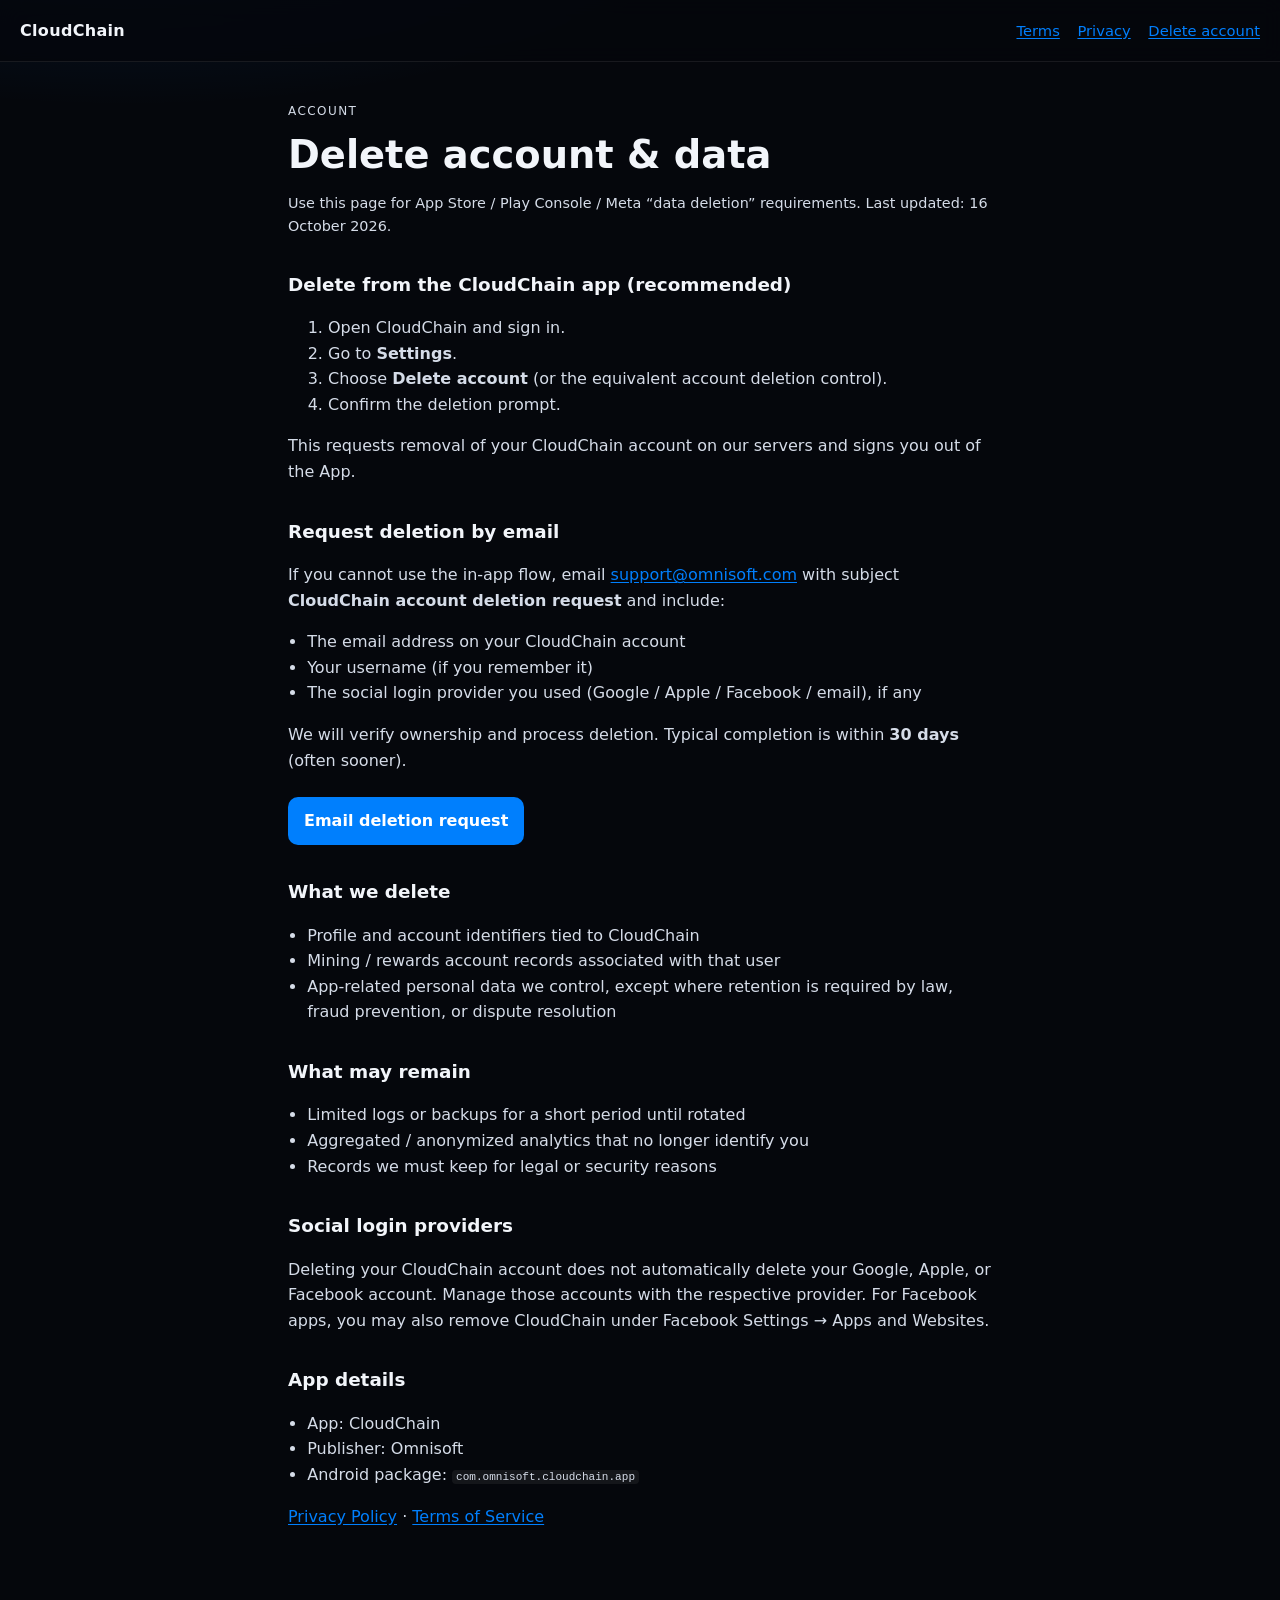
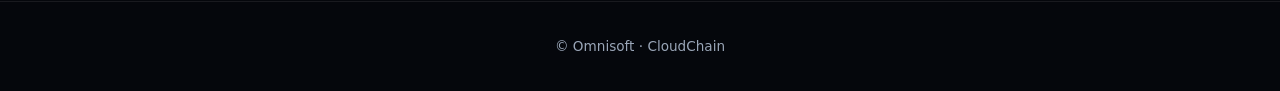
==== delete-account.html @ a8ed25aa "Add CloudChain terms, privacy, and delete-account pages. Co-authored-by: Cursor <cursoragent@cursor." ====
<!DOCTYPE html>
<html lang="en">
<head>
  <meta charset="utf-8" />
  <meta name="viewport" content="width=device-width, initial-scale=1" />
  <title>Delete Account — CloudChain</title>
  <link rel="stylesheet" href="styles.css" />
</head>
<body>
  <header class="site-header">
    <a class="brand" href="index.html">CloudChain</a>
    <nav>
      <a href="terms.html">Terms</a>
      <a href="privacy.html">Privacy</a>
      <a href="delete-account.html">Delete account</a>
    </nav>
  </header>

  <main class="doc">
    <p class="eyebrow">Account</p>
    <h1>Delete account &amp; data</h1>
    <p class="meta">
      Use this page for App Store / Play Console / Meta “data deletion” requirements.
      Last updated: 16 October 2026.
    </p>

    <h2>Delete from the CloudChain app (recommended)</h2>
    <ol>
      <li>Open CloudChain and sign in.</li>
      <li>Go to <strong>Settings</strong>.</li>
      <li>Choose <strong>Delete account</strong> (or the equivalent account deletion control).</li>
      <li>Confirm the deletion prompt.</li>
    </ol>
    <p>
      This requests removal of your CloudChain account on our servers and signs you out of the App.
    </p>

    <h2>Request deletion by email</h2>
    <p>
      If you cannot use the in-app flow, email
      <a href="mailto:support@omnisoft.com?subject=CloudChain%20account%20deletion%20request">support@omnisoft.com</a>
      with subject <strong>CloudChain account deletion request</strong> and include:
    </p>
    <ul>
      <li>The email address on your CloudChain account</li>
      <li>Your username (if you remember it)</li>
      <li>The social login provider you used (Google / Apple / Facebook / email), if any</li>
    </ul>
    <p>
      We will verify ownership and process deletion. Typical completion is within
      <strong>30 days</strong> (often sooner).
    </p>
    <a class="cta" href="mailto:support@omnisoft.com?subject=CloudChain%20account%20deletion%20request">Email deletion request</a>

    <h2>What we delete</h2>
    <ul>
      <li>Profile and account identifiers tied to CloudChain</li>
      <li>Mining / rewards account records associated with that user</li>
      <li>App-related personal data we control, except where retention is required by law, fraud prevention, or dispute resolution</li>
    </ul>

    <h2>What may remain</h2>
    <ul>
      <li>Limited logs or backups for a short period until rotated</li>
      <li>Aggregated / anonymized analytics that no longer identify you</li>
      <li>Records we must keep for legal or security reasons</li>
    </ul>

    <h2>Social login providers</h2>
    <p>
      Deleting your CloudChain account does not automatically delete your Google, Apple, or
      Facebook account. Manage those accounts with the respective provider. For Facebook apps,
      you may also remove CloudChain under Facebook Settings → Apps and Websites.
    </p>

    <h2>App details</h2>
    <ul>
      <li>App: CloudChain</li>
      <li>Publisher: Omnisoft</li>
      <li>Android package: <code>com.omnisoft.cloudchain.app</code></li>
    </ul>

    <p><a href="privacy.html">Privacy Policy</a> · <a href="terms.html">Terms of Service</a></p>
  </main>

  <footer class="site-footer">
    <p>© Omnisoft · CloudChain</p>
  </footer>
</body>
</html>
---- styles.css ----
:root {
  --bg: #05070c;
  --surface: #0c1018;
  --text: #f2f5fa;
  --muted: #9aa6b8;
  --accent: #007ffd;
  --line: rgba(255, 255, 255, 0.08);
  --max: 44rem;
}

* { box-sizing: border-box; }

html, body {
  margin: 0;
  min-height: 100%;
  background:
    radial-gradient(1200px 500px at 10% -10%, rgba(0, 127, 253, 0.18), transparent 55%),
    var(--bg);
  color: var(--text);
  font-family: "Segoe UI", system-ui, -apple-system, sans-serif;
  line-height: 1.6;
}

a { color: var(--accent); text-underline-offset: 0.15em; }
a:hover { color: #4da3ff; }

.site-header {
  display: flex;
  align-items: center;
  justify-content: space-between;
  gap: 1rem;
  padding: 1.1rem 1.25rem;
  border-bottom: 1px solid var(--line);
  position: sticky;
  top: 0;
  backdrop-filter: blur(10px);
  background: rgba(5, 7, 12, 0.85);
  z-index: 2;
}

.brand {
  color: var(--text);
  text-decoration: none;
  font-weight: 700;
  letter-spacing: 0.02em;
}

.site-header nav {
  display: flex;
  flex-wrap: wrap;
  gap: 0.85rem 1.1rem;
  font-size: 0.92rem;
}

.hero, .doc {
  width: min(var(--max), calc(100% - 2rem));
  margin: 0 auto;
  padding: 2.5rem 0 3.5rem;
}

.eyebrow {
  color: var(--muted);
  text-transform: uppercase;
  letter-spacing: 0.12em;
  font-size: 0.75rem;
  margin: 0 0 0.75rem;
}

h1 {
  font-size: clamp(1.8rem, 4vw, 2.4rem);
  line-height: 1.15;
  margin: 0 0 0.85rem;
  font-weight: 750;
}

.lede {
  color: var(--muted);
  font-size: 1.05rem;
  margin: 0 0 1.75rem;
  max-width: 36rem;
}

.card-list {
  list-style: none;
  padding: 0;
  margin: 0;
  display: grid;
  gap: 0.75rem;
}

.card-list a {
  display: block;
  padding: 1rem 1.1rem;
  background: var(--surface);
  border: 1px solid var(--line);
  border-radius: 12px;
  text-decoration: none;
  color: var(--text);
  font-weight: 600;
}

.card-list a:hover {
  border-color: rgba(0, 127, 253, 0.45);
}

.doc h2 {
  margin: 2rem 0 0.65rem;
  font-size: 1.15rem;
}

.doc p, .doc li {
  color: #d5dce8;
}

.doc ul {
  padding-left: 1.2rem;
}

.meta {
  color: var(--muted);
  font-size: 0.9rem;
  margin-bottom: 1.5rem;
}

.site-footer {
  border-top: 1px solid var(--line);
  padding: 1.25rem;
  text-align: center;
  color: var(--muted);
  font-size: 0.85rem;
}

code {
  font-size: 0.85em;
  background: rgba(255, 255, 255, 0.06);
  padding: 0.1em 0.35em;
  border-radius: 4px;
}

.cta {
  display: inline-block;
  margin-top: 0.5rem;
  padding: 0.7rem 1rem;
  background: var(--accent);
  color: #fff !important;
  text-decoration: none;
  border-radius: 10px;
  font-weight: 650;
}
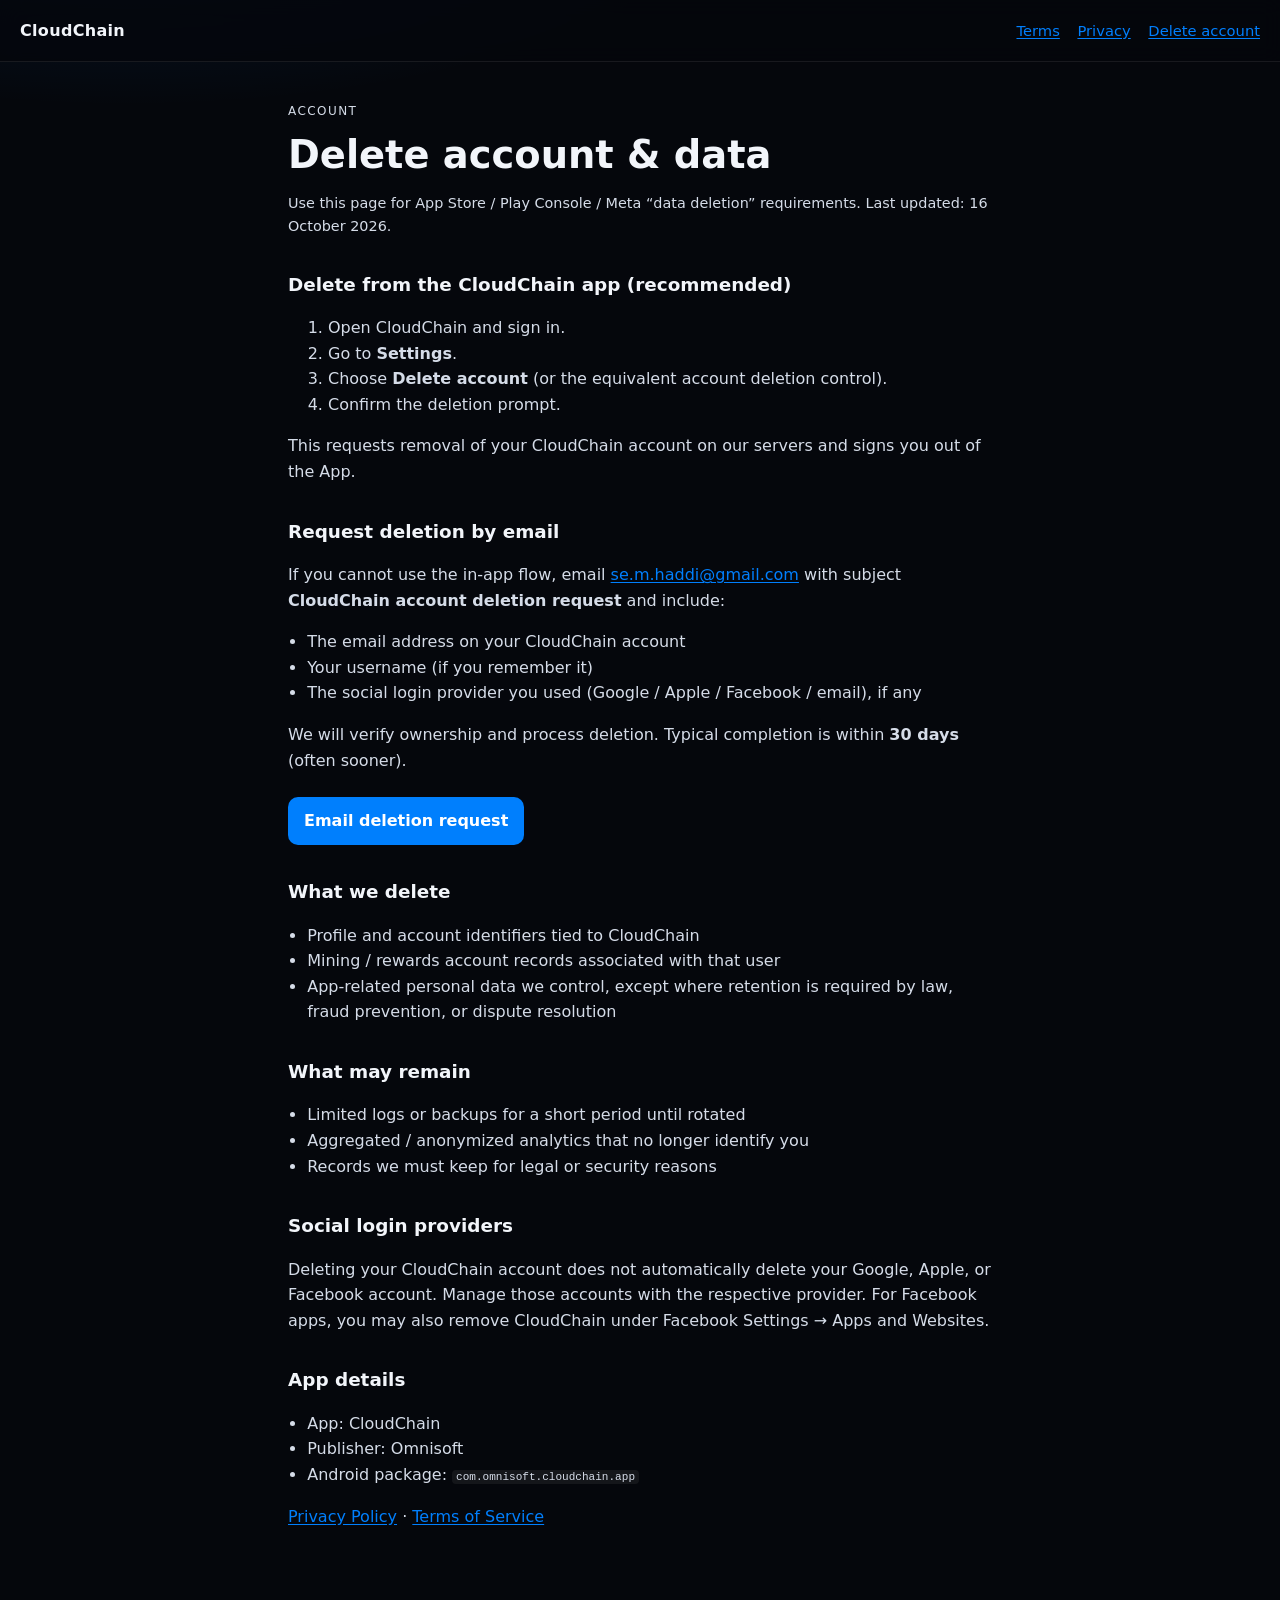
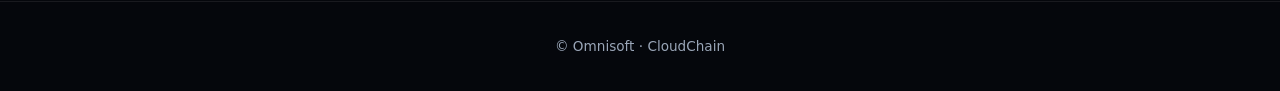
==== commit c83670b4: "Update legal contact email to se.m.haddi@gmail.com. Co-authored-by: Cursor <cursoragent@cursor.com>" ====
--- a/delete-account.html
+++ b/delete-account.html
@@ -38,7 +38,7 @@
     <h2>Request deletion by email</h2>
     <p>
       If you cannot use the in-app flow, email
-      <a href="mailto:support@omnisoft.com?subject=CloudChain%20account%20deletion%20request">support@omnisoft.com</a>
+      <a href="mailto:se.m.haddi@gmail.com?subject=CloudChain%20account%20deletion%20request">se.m.haddi@gmail.com</a>
       with subject <strong>CloudChain account deletion request</strong> and include:
     </p>
     <ul>
@@ -50,7 +50,7 @@
       We will verify ownership and process deletion. Typical completion is within
       <strong>30 days</strong> (often sooner).
     </p>
-    <a class="cta" href="mailto:support@omnisoft.com?subject=CloudChain%20account%20deletion%20request">Email deletion request</a>
+    <a class="cta" href="mailto:se.m.haddi@gmail.com?subject=CloudChain%20account%20deletion%20request">Email deletion request</a>
 
     <h2>What we delete</h2>
     <ul>
